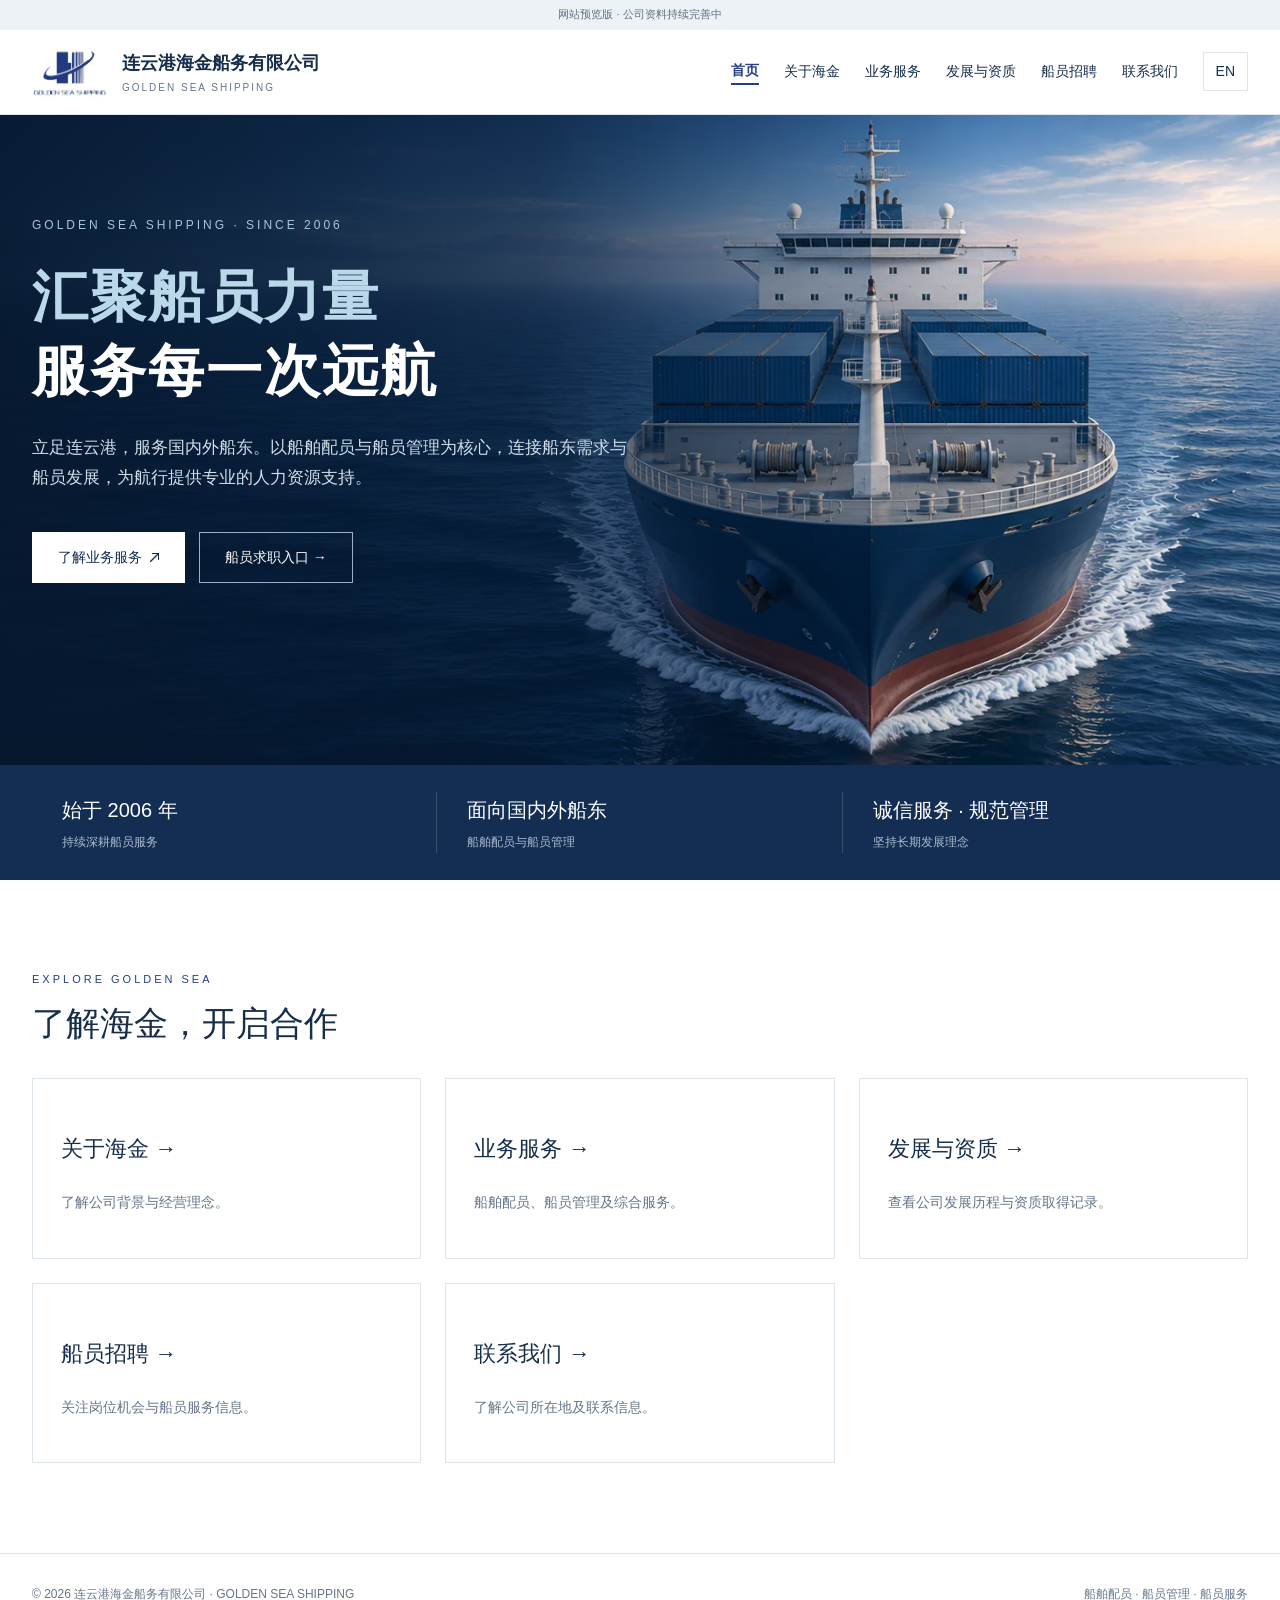
==== index.html @ cd4720f1 "Add files via upload" ====
<!doctype html>
<html lang="zh-CN"><head><meta charset="utf-8"><meta name="viewport" content="width=device-width,initial-scale=1"><meta name="description" content="连云港海金船务有限公司，成立于2006年，提供船舶配员、船员管理、培训报名代理与证书办理相关服务。"><title>首页 | 连云港海金船务有限公司</title><link rel="stylesheet" href="assets/site.css"></head><body>
<div class="draft" data-en="Preview edition · Company materials are being completed">网站预览版 · 公司资料持续完善中</div>
<header><div class="nav"><a href="index.html" class="brand"><img src="assets/logo.jpg" alt="GOLDEN SEA SHIPPING 公司标志"><div><strong data-en="连云港海金船务有限公司">连云港海金船务有限公司</strong><small>GOLDEN SEA SHIPPING</small></div></a><nav aria-label="Main navigation"><a href="index.html" aria-current="page" data-en="Home">首页</a><a href="about.html" data-en="About">关于海金</a><a href="services.html" data-en="Services">业务服务</a><a href="credentials.html" data-en="Milestones">发展与资质</a><a href="careers.html" data-en="Careers">船员招聘</a><a href="contact.html" data-en="Contact">联系我们</a><button id="lang" aria-label="Switch to English">EN</button></nav></div></header>
<main><div class="hero" id="home"><img class="hero-photo" src="assets/haijin-bow-hero.webp" alt="" width="2117" height="743" fetchpriority="high"><div class="hero-inner"><p class="eyebrow">GOLDEN SEA SHIPPING · SINCE 2006</p><h1><span data-en="Connecting crews.">汇聚船员力量</span><b style="font-weight:inherit" data-en="Supporting every voyage.">服务每一次远航</b></h1><p class="lead" data-en="Based in Lianyungang, we support domestic and international shipowners with vessel crewing and crew management, and help seafarers access professional services.">立足连云港，服务国内外船东。以船舶配员与船员管理为核心，连接船东需求与船员发展，为航行提供专业的人力资源支持。</p><div class="actions"><a class="btn primary service-cta" href="services.html"><span data-en="Explore our services">了解业务服务</span><span class="service-cta-arrow" aria-hidden="true"></span></a><a class="btn" href="careers.html" data-en="Seafarer opportunities →">船员求职入口 →</a></div></div></div>
<div class="strip"><div class="strip-inner"><div><strong data-en="Established in 2006">始于 2006 年</strong><small data-en="Dedicated to seafarer services">持续深耕船员服务</small></div><div><strong data-en="Domestic & international">面向国内外船东</strong><small data-en="Vessel crewing & crew management">船舶配员与船员管理</small></div><div><strong data-en="Integrity & professionalism">诚信服务 · 规范管理</strong><small data-en="A commitment to sustainable development">坚持长期发展理念</small></div></div></div>
<section><div class="wrap"><div class="kicker">EXPLORE GOLDEN SEA</div><h2 data-en="Discover our company and services">了解海金，开启合作</h2><div class="overview" style="margin-top:30px"><a href="about.html"><h3 data-en="About us →">关于海金 →</h3><p data-en="Our background and business philosophy.">了解公司背景与经营理念。</p></a><a href="services.html"><h3 data-en="Our services →">业务服务 →</h3><p data-en="Crewing, crew management and seafarer services.">船舶配员、船员管理及综合服务。</p></a><a href="credentials.html"><h3 data-en="Our milestones →">发展与资质 →</h3><p data-en="Our development and qualification milestones.">查看公司发展历程与资质取得记录。</p></a><a href="careers.html"><h3 data-en="Seafarer careers →">船员招聘 →</h3><p data-en="Crew opportunities and professional support.">关注岗位机会与船员服务信息。</p></a><a href="contact.html"><h3 data-en="Contact us →">联系我们 →</h3><p data-en="Our location and contact information.">了解公司所在地及联系信息。</p></a></div></div></section></main><footer><div class="foot"><span>© <span id="year"></span> 连云港海金船务有限公司 · GOLDEN SEA SHIPPING</span><span data-en="Crewing · Crew management · Seafarer services">船舶配员 · 船员管理 · 船员服务</span></div></footer><script src="assets/site.js" defer data-title-zh="首页" data-title-en="Home"></script></body></html>
---- assets/site.css ----
:root{--navy:#132d53;--blue:#263f83;--ink:#172e4a;--muted:#66758a;--light:#f1f5f8;--line:#dce4ec}*{box-sizing:border-box}html{scroll-behavior:smooth;scroll-padding-top:100px}body{margin:0;font-family:Arial,"Microsoft YaHei",sans-serif;color:var(--ink);line-height:1.8}a{color:inherit;text-decoration:none}button{font:inherit;cursor:pointer}header{background:white;position:sticky;top:0;z-index:10;border-bottom:1px solid var(--line)}.nav{max-width:1280px;margin:auto;display:flex;align-items:center;justify-content:space-between;padding:15px 32px;gap:25px}.brand{display:flex;align-items:center;gap:14px}.brand img{width:76px;height:54px;object-fit:contain}.brand strong{display:block;font-size:18px}.brand small{display:block;letter-spacing:2px;font-size:10px;color:var(--muted)}nav{display:flex;align-items:center;gap:25px;font-size:14px}button{background:transparent;border:1px solid var(--line);padding:6px 12px;color:var(--navy)}.hero{position:relative;overflow:hidden;min-height:650px;background:linear-gradient(110deg,#0c2546 5%,#17395f 60%,#365a78);color:white}.hero:after{content:"";position:absolute;inset:0;background:linear-gradient(90deg,rgba(8,29,55,.6),transparent);pointer-events:none}.sea{position:absolute;inset:0;width:100%;height:100%;opacity:.65}.hero-inner{position:relative;z-index:1;max-width:1280px;margin:auto;padding:100px 32px 110px}.eyebrow{font-size:12px;letter-spacing:3px;text-transform:uppercase;color:#a5c7dd;margin:0 0 24px}h1{font-size:clamp(38px,4.4vw,64px);line-height:1.3;letter-spacing:2px;margin:0 0 26px;font-weight:600;max-width:850px}h1 span{display:block;color:#b9d8e9}.hero p.lead{max-width:610px;color:#d0deeb;font-size:17px}.actions{display:flex;gap:14px;flex-wrap:wrap;margin-top:38px}.btn{display:inline-block;padding:12px 25px;border:1px solid #9bafc5;font-size:14px}.btn.primary{background:white;color:var(--navy);border-color:white}.strip{background:var(--navy);color:white}.strip-inner{max-width:1216px;margin:auto;display:grid;grid-template-columns:repeat(3,1fr);padding:27px 0}.strip-inner>div{padding:0 30px;border-right:1px solid #36506e}.strip-inner>div:last-child{border:0}.strip strong{font-size:20px;font-weight:500}.strip small{display:block;color:#aebed1;font-size:12px;margin-top:4px}section{padding:90px 32px}.wrap{max-width:1216px;margin:auto}.section-top{display:flex;justify-content:space-between;gap:30px;align-items:end;margin-bottom:40px}.kicker{font-size:11px;letter-spacing:3px;color:var(--blue);margin-bottom:10px}h2{font-size:34px;line-height:1.4;margin:0;font-weight:500}h3{font-size:22px;font-weight:500}.muted{color:var(--muted)}.section-top p{max-width:430px;margin:0;color:var(--muted)}.services{display:grid;grid-template-columns:repeat(3,1fr);gap:22px}.card{padding:32px;background:var(--light);border-top:3px solid var(--blue)}.num{font-size:13px;color:var(--blue);letter-spacing:2px}.card p{color:var(--muted);font-size:14px}.card ul{padding-left:18px;font-size:14px}.about{background:var(--light)}.about-grid{display:grid;grid-template-columns:1fr 1.3fr;gap:75px}.about-mark{background:white;min-height:300px;display:flex;align-items:center;justify-content:center;padding:35px;border:1px solid var(--line)}.about-mark img{width:100%;max-width:350px}.about-copy p{color:var(--muted);font-size:15px}.motto{border-left:3px solid var(--blue);padding-left:22px;margin-top:25px;font-size:19px}.timeline{display:grid;grid-template-columns:repeat(4,1fr);gap:30px;border-top:1px solid var(--line);padding-top:30px}.year{font-size:30px;color:var(--blue)}.timeline h3{font-size:17px;margin:12px 0}.timeline p{font-size:13px;color:var(--muted)}.note{font-size:12px;color:var(--muted);margin-top:30px}.partners{border-top:1px solid var(--line);margin-top:55px;padding-top:28px}.partner-list{display:flex;gap:12px 30px;flex-wrap:wrap;color:var(--muted);font-size:14px}.recruit{background:var(--navy);color:white}.recruit .kicker{color:#9dbbd5}.recruit-grid{display:grid;grid-template-columns:1fr 1fr;gap:70px}.recruit p{color:#c0cddd}.recruit-panel{padding:30px;border:1px solid #45617e}.recruit-panel h3{margin:0 0 10px}.recruit-panel p{font-size:14px}.status{font-size:12px;color:#b7cedd;display:inline-block;border:1px solid #49647f;padding:3px 12px;margin-bottom:18px}.contact-grid{display:grid;grid-template-columns:1.2fr 1fr;gap:80px}.contact-line{display:flex;justify-content:space-between;border-bottom:1px solid var(--line);padding:16px 0;gap:20px;font-size:14px}.contact-line span:last-child{color:var(--muted)}footer{border-top:1px solid var(--line);padding:30px 32px;font-size:12px;color:var(--muted)}.foot{max-width:1216px;margin:auto;display:flex;justify-content:space-between;gap:20px}.draft{background:#edf2f7;color:#5c7086;text-align:center;font-size:11px;padding:5px 20px}a:focus-visible,button:focus-visible{outline:3px solid #63a5d7;outline-offset:5px}@media(max-width:850px){.nav{flex-wrap:wrap;padding:12px 20px;gap:12px}nav{gap:18px;width:100%;overflow:auto;font-size:12px;white-space:nowrap}.brand strong{font-size:16px}.hero-inner{padding:75px 24px 90px}.hero{min-height:570px}.services,.timeline{grid-template-columns:1fr 1fr}.about-grid,.recruit-grid,.contact-grid{grid-template-columns:1fr;gap:35px}.section-top{display:block}.section-top p{margin-top:20px}.strip-inner{padding:20px 0}.strip-inner>div{padding:0 15px}.strip strong{font-size:16px}section{padding:60px 24px}.foot{display:block}}@media(max-width:520px){.services,.timeline{grid-template-columns:1fr}.strip strong{font-size:13px}.strip small{font-size:10px}.brand img{width:58px}.hero h1{font-size:36px}h2{font-size:28px}}@media(prefers-reduced-motion:reduce){html{scroll-behavior:auto}}

nav a[aria-current="page"]{color:var(--blue);font-weight:bold;border-bottom:2px solid var(--blue)}.page-banner{background:var(--navy);color:white;padding:52px 32px}.page-banner h1{font-size:38px;margin:12px 0}.breadcrumb{font-size:13px;color:#bfd0df}.page-next{padding:25px 32px;background:var(--light)}.page-next .wrap{display:flex;gap:25px;flex-wrap:wrap}.overview{display:grid;grid-template-columns:repeat(3,1fr);gap:24px}.overview a{border:1px solid var(--line);padding:28px;display:block}.overview a:hover{background:var(--light)}.overview p{color:var(--muted);font-size:14px}@media(max-width:850px){.nav{flex-wrap:wrap}nav{width:100%;overflow:auto;white-space:nowrap}.overview{grid-template-columns:1fr}}
/* Home banner image. */
.hero-photo {
    position: absolute;
    inset: 0;
    width: 100%;
    height: 100%;
    object-fit: cover;
    object-position: right center;
}
.hero:after {
    background: linear-gradient(90deg, rgba(6, 23, 45, .91), rgba(6, 23, 45, .64) 42%, transparent 77%);
}
@media (max-width: 680px) {
    .hero-photo {
        height: 245px;
        object-position: 90% center;
    }
    .hero:after {
        background: linear-gradient(180deg, transparent 170px, #0c2546 245px);
    }
    .hero-inner {
        padding-top: 250px;
        padding-bottom: 68px;
    }
}

.service-cta {
    display: inline-flex;
    align-items: center;
    gap: .55em;
}
.service-cta-arrow {
    position: relative;
    width: .65em;
    height: .65em;
    flex: none;
    background: linear-gradient(135deg, transparent 44%, currentColor 45% 55%, transparent 56%);
}
.service-cta-arrow::after {
    position: absolute;
    top: 0;
    right: 0;
    width: .4em;
    height: .4em;
    border-top: 1px solid;
    border-right: 1px solid;
    content: "";
}
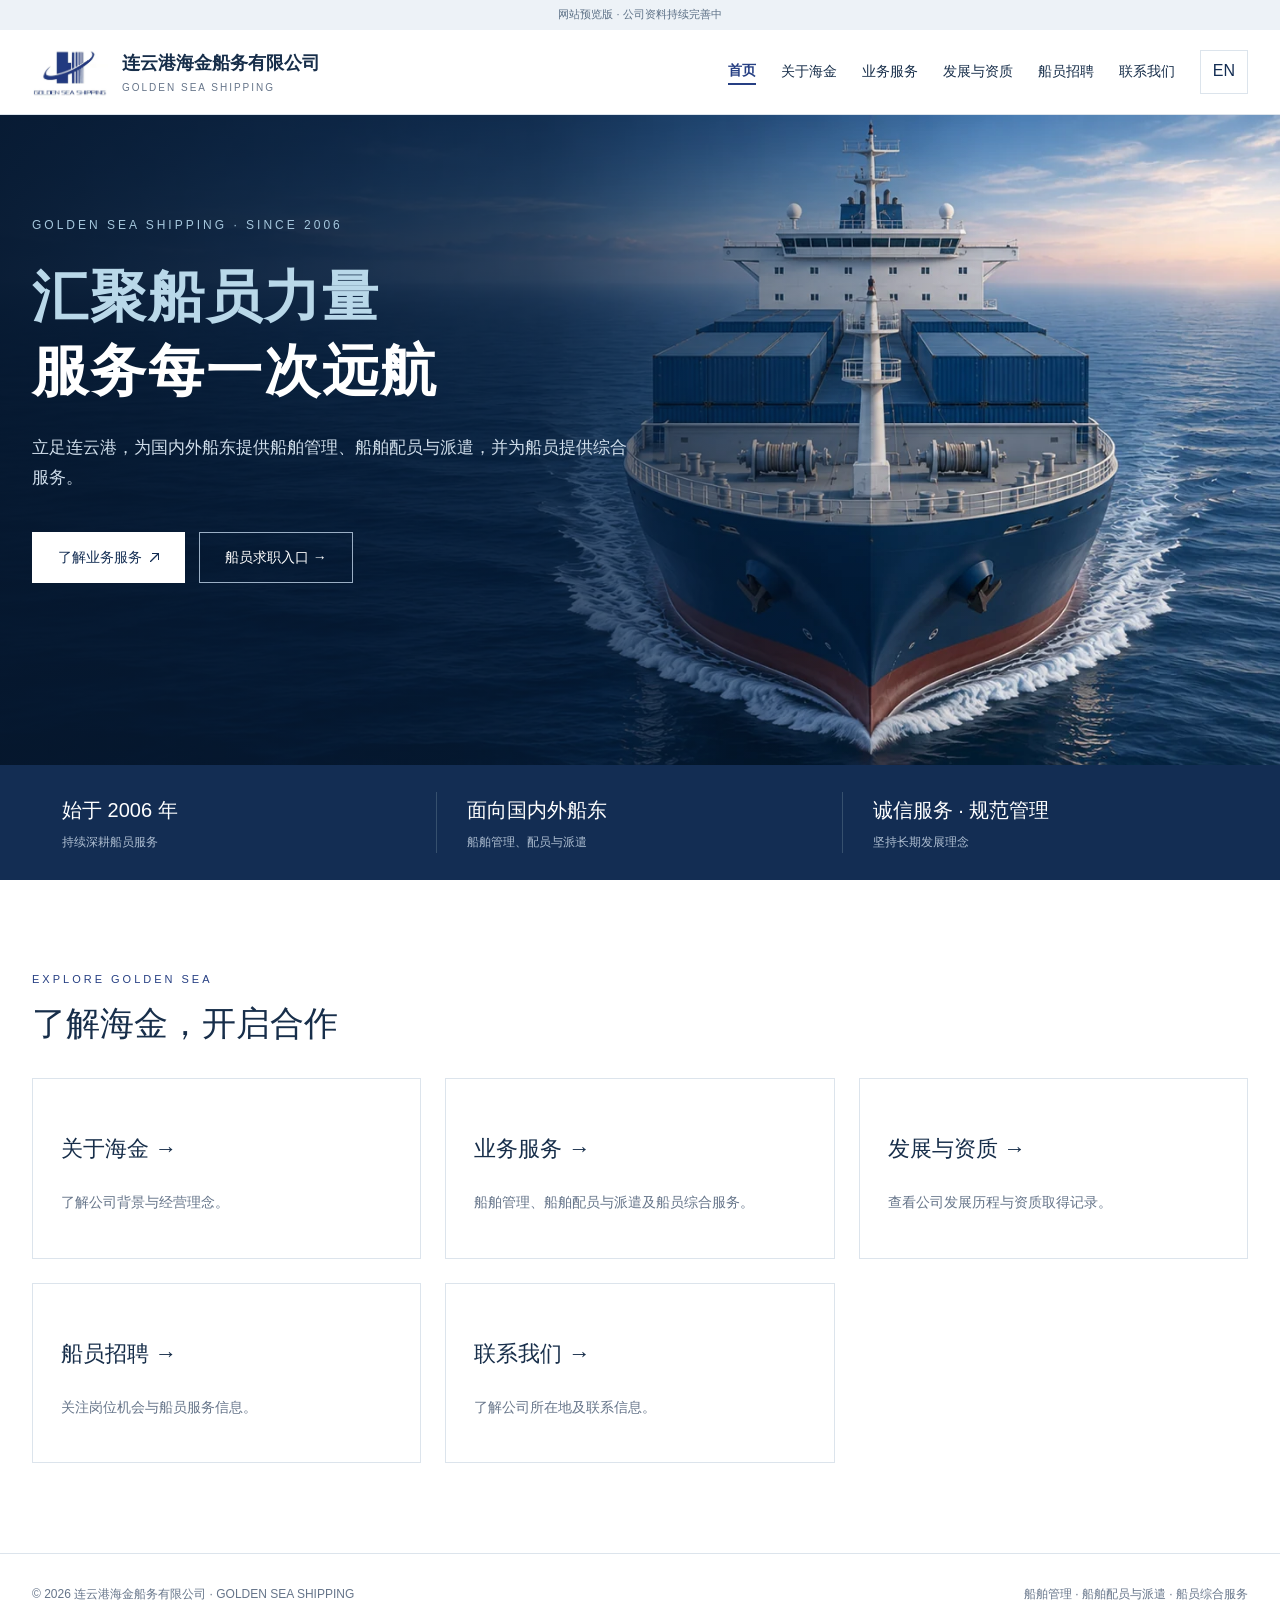
==== commit e4aaa064: "Update Haijin website preview" ====
--- a/index.html
+++ b/index.html
@@ -1,7 +1,7 @@
-<!doctype html>
-<html lang="zh-CN"><head><meta charset="utf-8"><meta name="viewport" content="width=device-width,initial-scale=1"><meta name="description" content="连云港海金船务有限公司，成立于2006年，提供船舶配员、船员管理、培训报名代理与证书办理相关服务。"><title>首页 | 连云港海金船务有限公司</title><link rel="stylesheet" href="assets/site.css"></head><body>
-<div class="draft" data-en="Preview edition · Company materials are being completed">网站预览版 · 公司资料持续完善中</div>
-<header><div class="nav"><a href="index.html" class="brand"><img src="assets/logo.jpg" alt="GOLDEN SEA SHIPPING 公司标志"><div><strong data-en="连云港海金船务有限公司">连云港海金船务有限公司</strong><small>GOLDEN SEA SHIPPING</small></div></a><nav aria-label="Main navigation"><a href="index.html" aria-current="page" data-en="Home">首页</a><a href="about.html" data-en="About">关于海金</a><a href="services.html" data-en="Services">业务服务</a><a href="credentials.html" data-en="Milestones">发展与资质</a><a href="careers.html" data-en="Careers">船员招聘</a><a href="contact.html" data-en="Contact">联系我们</a><button id="lang" aria-label="Switch to English">EN</button></nav></div></header>
-<main><div class="hero" id="home"><img class="hero-photo" src="assets/haijin-bow-hero.webp" alt="" width="2117" height="743" fetchpriority="high"><div class="hero-inner"><p class="eyebrow">GOLDEN SEA SHIPPING · SINCE 2006</p><h1><span data-en="Connecting crews.">汇聚船员力量</span><b style="font-weight:inherit" data-en="Supporting every voyage.">服务每一次远航</b></h1><p class="lead" data-en="Based in Lianyungang, we support domestic and international shipowners with vessel crewing and crew management, and help seafarers access professional services.">立足连云港，服务国内外船东。以船舶配员与船员管理为核心，连接船东需求与船员发展，为航行提供专业的人力资源支持。</p><div class="actions"><a class="btn primary service-cta" href="services.html"><span data-en="Explore our services">了解业务服务</span><span class="service-cta-arrow" aria-hidden="true"></span></a><a class="btn" href="careers.html" data-en="Seafarer opportunities →">船员求职入口 →</a></div></div></div>
-<div class="strip"><div class="strip-inner"><div><strong data-en="Established in 2006">始于 2006 年</strong><small data-en="Dedicated to seafarer services">持续深耕船员服务</small></div><div><strong data-en="Domestic & international">面向国内外船东</strong><small data-en="Vessel crewing & crew management">船舶配员与船员管理</small></div><div><strong data-en="Integrity & professionalism">诚信服务 · 规范管理</strong><small data-en="A commitment to sustainable development">坚持长期发展理念</small></div></div></div>
-<section><div class="wrap"><div class="kicker">EXPLORE GOLDEN SEA</div><h2 data-en="Discover our company and services">了解海金，开启合作</h2><div class="overview" style="margin-top:30px"><a href="about.html"><h3 data-en="About us →">关于海金 →</h3><p data-en="Our background and business philosophy.">了解公司背景与经营理念。</p></a><a href="services.html"><h3 data-en="Our services →">业务服务 →</h3><p data-en="Crewing, crew management and seafarer services.">船舶配员、船员管理及综合服务。</p></a><a href="credentials.html"><h3 data-en="Our milestones →">发展与资质 →</h3><p data-en="Our development and qualification milestones.">查看公司发展历程与资质取得记录。</p></a><a href="careers.html"><h3 data-en="Seafarer careers →">船员招聘 →</h3><p data-en="Crew opportunities and professional support.">关注岗位机会与船员服务信息。</p></a><a href="contact.html"><h3 data-en="Contact us →">联系我们 →</h3><p data-en="Our location and contact information.">了解公司所在地及联系信息。</p></a></div></div></section></main><footer><div class="foot"><span>© <span id="year"></span> 连云港海金船务有限公司 · GOLDEN SEA SHIPPING</span><span data-en="Crewing · Crew management · Seafarer services">船舶配员 · 船员管理 · 船员服务</span></div></footer><script src="assets/site.js" defer data-title-zh="首页" data-title-en="Home"></script></body></html>+<!doctype html>
+<html lang="zh-CN"><head><meta charset="utf-8"><meta name="viewport" content="width=device-width,initial-scale=1"><meta name="description" content="连云港海金船务有限公司，成立于2006年，提供船舶管理、船舶配员与派遣及船员综合服务。"><title>首页 | 连云港海金船务有限公司</title><link rel="stylesheet" href="assets/site.css"></head><body>
+<div class="draft" data-en="Preview edition · Company materials are being completed">网站预览版 · 公司资料持续完善中</div>
+<header><div class="nav"><a href="index.html" class="brand"><img src="assets/logo.jpg" alt="GOLDEN SEA SHIPPING 公司标志"><div><strong data-en="连云港海金船务有限公司">连云港海金船务有限公司</strong><small>GOLDEN SEA SHIPPING</small></div></a><nav aria-label="Main navigation"><a href="index.html" aria-current="page" data-en="Home">首页</a><a href="about.html" data-en="About">关于海金</a><a href="services.html" data-en="Services">业务服务</a><a href="credentials.html" data-en="Milestones">发展与资质</a><a href="careers.html" data-en="Careers">船员招聘</a><a href="contact.html" data-en="Contact">联系我们</a></nav><button id="lang" aria-label="Switch to English">EN</button></div></header>
+<main><div class="hero" id="home"><img class="hero-photo" src="assets/haijin-bow-hero.webp" alt="" width="2117" height="743" fetchpriority="high"><div class="hero-inner"><p class="eyebrow">GOLDEN SEA SHIPPING · SINCE 2006</p><h1><span data-en="Connecting crews.">汇聚船员力量</span><b style="font-weight:inherit" data-en="Supporting every voyage.">服务每一次远航</b></h1><p class="lead" data-en="Based in Lianyungang, we provide ship management, vessel crewing and dispatch for domestic and international shipowners, and support services for seafarers.">立足连云港，为国内外船东提供船舶管理、船舶配员与派遣，并为船员提供综合服务。</p><div class="actions"><a class="btn primary service-cta" href="services.html"><span data-en="Explore our services">了解业务服务</span><span class="service-cta-arrow" aria-hidden="true"></span></a><a class="btn" href="careers.html" data-en="Seafarer opportunities →">船员求职入口 →</a></div></div></div>
+<div class="strip"><div class="strip-inner"><div><strong data-en="Established in 2006">始于 2006 年</strong><small data-en="Dedicated to seafarer services">持续深耕船员服务</small></div><div><strong data-en="Domestic & international">面向国内外船东</strong><small data-en="Ship management, crewing and dispatch">船舶管理、配员与派遣</small></div><div><strong data-en="Integrity & professionalism">诚信服务 · 规范管理</strong><small data-en="A commitment to sustainable development">坚持长期发展理念</small></div></div></div>
+<section><div class="wrap"><div class="kicker">EXPLORE GOLDEN SEA</div><h2 data-en="Discover our company and services">了解海金，开启合作</h2><div class="overview" style="margin-top:30px"><a href="about.html"><h3 data-en="About us →">关于海金 →</h3><p data-en="Our background and business philosophy.">了解公司背景与经营理念。</p></a><a href="services.html"><h3 data-en="Our services →">业务服务 →</h3><p data-en="Ship management, crewing and dispatch, and seafarer support.">船舶管理、船舶配员与派遣及船员综合服务。</p></a><a href="credentials.html"><h3 data-en="Our milestones →">发展与资质 →</h3><p data-en="Our development and qualification milestones.">查看公司发展历程与资质取得记录。</p></a><a href="careers.html"><h3 data-en="Seafarer careers →">船员招聘 →</h3><p data-en="Crew opportunities and professional support.">关注岗位机会与船员服务信息。</p></a><a href="contact.html"><h3 data-en="Contact us →">联系我们 →</h3><p data-en="Our location and contact information.">了解公司所在地及联系信息。</p></a></div></div></section></main><footer><div class="foot"><span>© <span id="year"></span> 连云港海金船务有限公司 · GOLDEN SEA SHIPPING</span><span data-en="Ship management · Crewing and dispatch · Seafarer support">船舶管理 · 船舶配员与派遣 · 船员综合服务</span></div></footer><script src="assets/site.js" defer data-title-zh="首页" data-title-en="Home"></script></body></html>
--- a/assets/site.css
+++ b/assets/site.css
@@ -1,52 +1,230 @@
-
-:root{--navy:#132d53;--blue:#263f83;--ink:#172e4a;--muted:#66758a;--light:#f1f5f8;--line:#dce4ec}*{box-sizing:border-box}html{scroll-behavior:smooth;scroll-padding-top:100px}body{margin:0;font-family:Arial,"Microsoft YaHei",sans-serif;color:var(--ink);line-height:1.8}a{color:inherit;text-decoration:none}button{font:inherit;cursor:pointer}header{background:white;position:sticky;top:0;z-index:10;border-bottom:1px solid var(--line)}.nav{max-width:1280px;margin:auto;display:flex;align-items:center;justify-content:space-between;padding:15px 32px;gap:25px}.brand{display:flex;align-items:center;gap:14px}.brand img{width:76px;height:54px;object-fit:contain}.brand strong{display:block;font-size:18px}.brand small{display:block;letter-spacing:2px;font-size:10px;color:var(--muted)}nav{display:flex;align-items:center;gap:25px;font-size:14px}button{background:transparent;border:1px solid var(--line);padding:6px 12px;color:var(--navy)}.hero{position:relative;overflow:hidden;min-height:650px;background:linear-gradient(110deg,#0c2546 5%,#17395f 60%,#365a78);color:white}.hero:after{content:"";position:absolute;inset:0;background:linear-gradient(90deg,rgba(8,29,55,.6),transparent);pointer-events:none}.sea{position:absolute;inset:0;width:100%;height:100%;opacity:.65}.hero-inner{position:relative;z-index:1;max-width:1280px;margin:auto;padding:100px 32px 110px}.eyebrow{font-size:12px;letter-spacing:3px;text-transform:uppercase;color:#a5c7dd;margin:0 0 24px}h1{font-size:clamp(38px,4.4vw,64px);line-height:1.3;letter-spacing:2px;margin:0 0 26px;font-weight:600;max-width:850px}h1 span{display:block;color:#b9d8e9}.hero p.lead{max-width:610px;color:#d0deeb;font-size:17px}.actions{display:flex;gap:14px;flex-wrap:wrap;margin-top:38px}.btn{display:inline-block;padding:12px 25px;border:1px solid #9bafc5;font-size:14px}.btn.primary{background:white;color:var(--navy);border-color:white}.strip{background:var(--navy);color:white}.strip-inner{max-width:1216px;margin:auto;display:grid;grid-template-columns:repeat(3,1fr);padding:27px 0}.strip-inner>div{padding:0 30px;border-right:1px solid #36506e}.strip-inner>div:last-child{border:0}.strip strong{font-size:20px;font-weight:500}.strip small{display:block;color:#aebed1;font-size:12px;margin-top:4px}section{padding:90px 32px}.wrap{max-width:1216px;margin:auto}.section-top{display:flex;justify-content:space-between;gap:30px;align-items:end;margin-bottom:40px}.kicker{font-size:11px;letter-spacing:3px;color:var(--blue);margin-bottom:10px}h2{font-size:34px;line-height:1.4;margin:0;font-weight:500}h3{font-size:22px;font-weight:500}.muted{color:var(--muted)}.section-top p{max-width:430px;margin:0;color:var(--muted)}.services{display:grid;grid-template-columns:repeat(3,1fr);gap:22px}.card{padding:32px;background:var(--light);border-top:3px solid var(--blue)}.num{font-size:13px;color:var(--blue);letter-spacing:2px}.card p{color:var(--muted);font-size:14px}.card ul{padding-left:18px;font-size:14px}.about{background:var(--light)}.about-grid{display:grid;grid-template-columns:1fr 1.3fr;gap:75px}.about-mark{background:white;min-height:300px;display:flex;align-items:center;justify-content:center;padding:35px;border:1px solid var(--line)}.about-mark img{width:100%;max-width:350px}.about-copy p{color:var(--muted);font-size:15px}.motto{border-left:3px solid var(--blue);padding-left:22px;margin-top:25px;font-size:19px}.timeline{display:grid;grid-template-columns:repeat(4,1fr);gap:30px;border-top:1px solid var(--line);padding-top:30px}.year{font-size:30px;color:var(--blue)}.timeline h3{font-size:17px;margin:12px 0}.timeline p{font-size:13px;color:var(--muted)}.note{font-size:12px;color:var(--muted);margin-top:30px}.partners{border-top:1px solid var(--line);margin-top:55px;padding-top:28px}.partner-list{display:flex;gap:12px 30px;flex-wrap:wrap;color:var(--muted);font-size:14px}.recruit{background:var(--navy);color:white}.recruit .kicker{color:#9dbbd5}.recruit-grid{display:grid;grid-template-columns:1fr 1fr;gap:70px}.recruit p{color:#c0cddd}.recruit-panel{padding:30px;border:1px solid #45617e}.recruit-panel h3{margin:0 0 10px}.recruit-panel p{font-size:14px}.status{font-size:12px;color:#b7cedd;display:inline-block;border:1px solid #49647f;padding:3px 12px;margin-bottom:18px}.contact-grid{display:grid;grid-template-columns:1.2fr 1fr;gap:80px}.contact-line{display:flex;justify-content:space-between;border-bottom:1px solid var(--line);padding:16px 0;gap:20px;font-size:14px}.contact-line span:last-child{color:var(--muted)}footer{border-top:1px solid var(--line);padding:30px 32px;font-size:12px;color:var(--muted)}.foot{max-width:1216px;margin:auto;display:flex;justify-content:space-between;gap:20px}.draft{background:#edf2f7;color:#5c7086;text-align:center;font-size:11px;padding:5px 20px}a:focus-visible,button:focus-visible{outline:3px solid #63a5d7;outline-offset:5px}@media(max-width:850px){.nav{flex-wrap:wrap;padding:12px 20px;gap:12px}nav{gap:18px;width:100%;overflow:auto;font-size:12px;white-space:nowrap}.brand strong{font-size:16px}.hero-inner{padding:75px 24px 90px}.hero{min-height:570px}.services,.timeline{grid-template-columns:1fr 1fr}.about-grid,.recruit-grid,.contact-grid{grid-template-columns:1fr;gap:35px}.section-top{display:block}.section-top p{margin-top:20px}.strip-inner{padding:20px 0}.strip-inner>div{padding:0 15px}.strip strong{font-size:16px}section{padding:60px 24px}.foot{display:block}}@media(max-width:520px){.services,.timeline{grid-template-columns:1fr}.strip strong{font-size:13px}.strip small{font-size:10px}.brand img{width:58px}.hero h1{font-size:36px}h2{font-size:28px}}@media(prefers-reduced-motion:reduce){html{scroll-behavior:auto}}
-
-nav a[aria-current="page"]{color:var(--blue);font-weight:bold;border-bottom:2px solid var(--blue)}.page-banner{background:var(--navy);color:white;padding:52px 32px}.page-banner h1{font-size:38px;margin:12px 0}.breadcrumb{font-size:13px;color:#bfd0df}.page-next{padding:25px 32px;background:var(--light)}.page-next .wrap{display:flex;gap:25px;flex-wrap:wrap}.overview{display:grid;grid-template-columns:repeat(3,1fr);gap:24px}.overview a{border:1px solid var(--line);padding:28px;display:block}.overview a:hover{background:var(--light)}.overview p{color:var(--muted);font-size:14px}@media(max-width:850px){.nav{flex-wrap:wrap}nav{width:100%;overflow:auto;white-space:nowrap}.overview{grid-template-columns:1fr}}
-/* Home banner image. */
-.hero-photo {
-    position: absolute;
-    inset: 0;
-    width: 100%;
-    height: 100%;
-    object-fit: cover;
-    object-position: right center;
-}
-.hero:after {
-    background: linear-gradient(90deg, rgba(6, 23, 45, .91), rgba(6, 23, 45, .64) 42%, transparent 77%);
-}
-@media (max-width: 680px) {
-    .hero-photo {
-        height: 245px;
-        object-position: 90% center;
-    }
-    .hero:after {
-        background: linear-gradient(180deg, transparent 170px, #0c2546 245px);
-    }
-    .hero-inner {
-        padding-top: 250px;
-        padding-bottom: 68px;
-    }
-}
-
-.service-cta {
-    display: inline-flex;
-    align-items: center;
-    gap: .55em;
-}
-.service-cta-arrow {
-    position: relative;
-    width: .65em;
-    height: .65em;
-    flex: none;
-    background: linear-gradient(135deg, transparent 44%, currentColor 45% 55%, transparent 56%);
-}
-.service-cta-arrow::after {
-    position: absolute;
-    top: 0;
-    right: 0;
-    width: .4em;
-    height: .4em;
-    border-top: 1px solid;
-    border-right: 1px solid;
-    content: "";
-}
+
+:root{--navy:#132d53;--blue:#263f83;--ink:#172e4a;--muted:#66758a;--light:#f1f5f8;--line:#dce4ec}*{box-sizing:border-box}html{scroll-behavior:smooth;scroll-padding-top:100px}body{margin:0;font-family:Arial,"Microsoft YaHei",sans-serif;color:var(--ink);line-height:1.8}a{color:inherit;text-decoration:none}button{font:inherit;cursor:pointer}header{background:white;position:sticky;top:0;z-index:10;border-bottom:1px solid var(--line)}.nav{max-width:1280px;margin:auto;display:flex;align-items:center;justify-content:space-between;padding:15px 32px;gap:25px}.brand{display:flex;align-items:center;gap:14px}.brand img{width:76px;height:54px;object-fit:contain}.brand strong{display:block;font-size:18px}.brand small{display:block;letter-spacing:2px;font-size:10px;color:var(--muted)}nav{display:flex;align-items:center;gap:25px;font-size:14px}button{background:transparent;border:1px solid var(--line);padding:6px 12px;color:var(--navy)}.hero{position:relative;overflow:hidden;min-height:650px;background:linear-gradient(110deg,#0c2546 5%,#17395f 60%,#365a78);color:white}.hero:after{content:"";position:absolute;inset:0;background:linear-gradient(90deg,rgba(8,29,55,.6),transparent);pointer-events:none}.sea{position:absolute;inset:0;width:100%;height:100%;opacity:.65}.hero-inner{position:relative;z-index:1;max-width:1280px;margin:auto;padding:100px 32px 110px}.eyebrow{font-size:12px;letter-spacing:3px;text-transform:uppercase;color:#a5c7dd;margin:0 0 24px}h1{font-size:clamp(38px,4.4vw,64px);line-height:1.3;letter-spacing:2px;margin:0 0 26px;font-weight:600;max-width:850px}h1 span{display:block;color:#b9d8e9}.hero p.lead{max-width:610px;color:#d0deeb;font-size:17px}.actions{display:flex;gap:14px;flex-wrap:wrap;margin-top:38px}.btn{display:inline-block;padding:12px 25px;border:1px solid #9bafc5;font-size:14px}.btn.primary{background:white;color:var(--navy);border-color:white}.strip{background:var(--navy);color:white}.strip-inner{max-width:1216px;margin:auto;display:grid;grid-template-columns:repeat(3,1fr);padding:27px 0}.strip-inner>div{padding:0 30px;border-right:1px solid #36506e}.strip-inner>div:last-child{border:0}.strip strong{font-size:20px;font-weight:500}.strip small{display:block;color:#aebed1;font-size:12px;margin-top:4px}section{padding:90px 32px}.wrap{max-width:1216px;margin:auto}.section-top{display:flex;justify-content:space-between;gap:30px;align-items:end;margin-bottom:40px}.kicker{font-size:11px;letter-spacing:3px;color:var(--blue);margin-bottom:10px}h2{font-size:34px;line-height:1.4;margin:0;font-weight:500}h3{font-size:22px;font-weight:500}.muted{color:var(--muted)}.section-top p{max-width:430px;margin:0;color:var(--muted)}.services{display:grid;grid-template-columns:repeat(3,1fr);gap:22px}.card{padding:32px;background:var(--light);border-top:3px solid var(--blue)}.num{font-size:13px;color:var(--blue);letter-spacing:2px}.card p{color:var(--muted);font-size:14px}.card ul{padding-left:18px;font-size:14px}.about{background:var(--light)}.about-grid{display:grid;grid-template-columns:1fr 1.3fr;gap:75px}.about-mark{background:white;min-height:300px;display:flex;align-items:center;justify-content:center;padding:35px;border:1px solid var(--line)}.about-mark img{width:100%;max-width:350px}.about-copy p{color:var(--muted);font-size:15px}.motto{border-left:3px solid var(--blue);padding-left:22px;margin-top:25px;font-size:19px}.timeline{display:grid;grid-template-columns:repeat(4,1fr);gap:30px;border-top:1px solid var(--line);padding-top:30px}.year{font-size:30px;color:var(--blue)}.timeline h3{font-size:17px;margin:12px 0}.timeline p{font-size:13px;color:var(--muted)}.note{font-size:12px;color:var(--muted);margin-top:30px}.partners{border-top:1px solid var(--line);margin-top:55px;padding-top:28px}.partner-list{display:flex;gap:12px 30px;flex-wrap:wrap;color:var(--muted);font-size:14px}.recruit{background:var(--navy);color:white}.recruit .kicker{color:#9dbbd5}.recruit-grid{display:grid;grid-template-columns:1fr 1fr;gap:70px}.recruit p{color:#c0cddd}.recruit-panel{padding:30px;border:1px solid #45617e}.recruit-panel h3{margin:0 0 10px}.recruit-panel p{font-size:14px}.status{font-size:12px;color:#b7cedd;display:inline-block;border:1px solid #49647f;padding:3px 12px;margin-bottom:18px}.contact-grid{display:grid;grid-template-columns:1.2fr 1fr;gap:80px}.contact-line{display:flex;justify-content:space-between;border-bottom:1px solid var(--line);padding:16px 0;gap:20px;font-size:14px}.contact-line span:last-child{color:var(--muted)}footer{border-top:1px solid var(--line);padding:30px 32px;font-size:12px;color:var(--muted)}.foot{max-width:1216px;margin:auto;display:flex;justify-content:space-between;gap:20px}.draft{background:#edf2f7;color:#5c7086;text-align:center;font-size:11px;padding:5px 20px}a:focus-visible,button:focus-visible{outline:3px solid #63a5d7;outline-offset:5px}@media(max-width:850px){.nav{flex-wrap:wrap;padding:12px 20px;gap:12px}nav{gap:18px;width:100%;overflow:auto;font-size:12px;white-space:nowrap}.brand strong{font-size:16px}.hero-inner{padding:75px 24px 90px}.hero{min-height:570px}.services,.timeline{grid-template-columns:1fr 1fr}.about-grid,.recruit-grid,.contact-grid{grid-template-columns:1fr;gap:35px}.section-top{display:block}.section-top p{margin-top:20px}.strip-inner{padding:20px 0}.strip-inner>div{padding:0 15px}.strip strong{font-size:16px}section{padding:60px 24px}.foot{display:block}}@media(max-width:520px){.services,.timeline{grid-template-columns:1fr}.strip strong{font-size:13px}.strip small{font-size:10px}.brand img{width:58px}.hero h1{font-size:36px}h2{font-size:28px}}@media(prefers-reduced-motion:reduce){html{scroll-behavior:auto}}
+
+nav a[aria-current="page"]{color:var(--blue);font-weight:bold;border-bottom:2px solid var(--blue)}.page-banner{background:var(--navy);color:white;padding:52px 32px}.page-banner h1{font-size:38px;margin:12px 0}.breadcrumb{font-size:13px;color:#bfd0df}.page-next{padding:25px 32px;background:var(--light)}.page-next .wrap{display:flex;gap:25px;flex-wrap:wrap}.overview{display:grid;grid-template-columns:repeat(3,1fr);gap:24px}.overview a{border:1px solid var(--line);padding:28px;display:block}.overview a:hover{background:var(--light)}.overview p{color:var(--muted);font-size:14px}@media(max-width:850px){.nav{flex-wrap:wrap}nav{width:100%;overflow:auto;white-space:nowrap}.overview{grid-template-columns:1fr}}
+/* Home banner image. */
+.hero-photo {
+    position: absolute;
+    inset: 0;
+    width: 100%;
+    height: 100%;
+    object-fit: cover;
+    object-position: right center;
+}
+.hero:after {
+    background: linear-gradient(90deg, rgba(6, 23, 45, .91), rgba(6, 23, 45, .64) 42%, transparent 77%);
+}
+@media (max-width: 680px) {
+    .hero-photo {
+        height: 245px;
+        object-position: 90% center;
+    }
+    .hero:after {
+        background: linear-gradient(180deg, transparent 170px, #0c2546 245px);
+    }
+    .hero-inner {
+        padding-top: 250px;
+        padding-bottom: 68px;
+    }
+}
+
+.service-cta {
+    display: inline-flex;
+    align-items: center;
+    gap: .55em;
+}
+.service-cta-arrow {
+    position: relative;
+    width: .65em;
+    height: .65em;
+    flex: none;
+    background: linear-gradient(135deg, transparent 44%, currentColor 45% 55%, transparent 56%);
+}
+.service-cta-arrow::after {
+    position: absolute;
+    top: 0;
+    right: 0;
+    width: .4em;
+    height: .4em;
+    border-top: 1px solid;
+    border-right: 1px solid;
+    content: "";
+}
+
+.nav {
+    display: grid;
+    grid-template-columns: minmax(0, 1fr) auto auto;
+}
+
+#lang {
+    min-width: 44px;
+    min-height: 44px;
+    white-space: nowrap;
+}
+
+.certificate-section {
+    background: linear-gradient(155deg, #e6eef6, #f7f9fc 56%, #edf3f8);
+}
+
+.certificate-heading {
+    display: flex;
+    align-items: center;
+    gap: 14px;
+    margin-bottom: 24px;
+}
+
+.certificate-heading::before {
+    content: "";
+    width: 4px;
+    height: 1.65rem;
+    flex: none;
+    border-radius: 2px;
+    background: #2f6492;
+}
+
+.certificate-heading-secondary {
+    margin-top: 52px;
+    padding-top: 32px;
+    border-top: 1px solid #cedae6;
+}
+
+.certificate-heading-secondary h2 {
+    font-size: clamp(22px, 3vw, 28px);
+}
+
+.certificate-grid {
+    display: grid;
+    grid-template-columns: repeat(3, minmax(0, 1fr));
+    gap: 22px;
+}
+
+.certificate-card {
+    min-width: 0;
+    background: white;
+    border: 1px solid var(--line);
+    border-radius: 14px;
+    box-shadow: 0 10px 24px rgba(19, 45, 83, .07);
+}
+
+.certificate-image {
+    display: block;
+    height: 100%;
+    padding: 14px;
+    border-radius: inherit;
+}
+
+.certificate-image:hover,
+.certificate-image:focus-visible {
+    background: #f8fbfd;
+}
+
+.certificate-frame {
+    display: grid;
+    grid-template: minmax(0, 1fr) / minmax(0, 1fr);
+    place-items: center;
+    padding: 14px;
+    aspect-ratio: 3 / 2;
+    border-radius: 8px;
+    background: #e9eff5;
+}
+
+.certificate-grid-portrait .certificate-frame {
+    aspect-ratio: 5 / 4;
+}
+
+.certificate-image img {
+    width: auto;
+    height: auto;
+    max-width: 100%;
+    max-height: 100%;
+    min-height: 0;
+    object-fit: contain;
+    box-shadow: 0 2px 9px rgba(19, 45, 83, .14);
+}
+
+.certificate-copy {
+    padding: 14px 4px 4px;
+}
+
+.certificate-copy h3 {
+    margin: 0;
+    font-size: 17px;
+    font-weight: 600;
+    line-height: 1.5;
+}
+
+.certificate-card p {
+    margin: 6px 0 0;
+    color: var(--muted);
+    font-size: 13px;
+}
+
+.partners .partner-list {
+    display: grid;
+    grid-template-columns: repeat(auto-fit, minmax(min(100%, 240px), 1fr));
+    gap: 12px;
+    padding: 0;
+    list-style: none;
+}
+
+.partner-list li {
+    padding: 12px 15px;
+    border: 1px solid var(--line);
+    border-radius: 8px;
+    background: var(--light);
+    color: var(--ink);
+}
+
+@media (max-width: 950px) {
+    .nav {
+        grid-template-columns: minmax(0, 1fr) auto;
+        gap: 6px 12px;
+    }
+
+    .nav nav {
+        grid-area: 2 / 1 / 3 / -1;
+        display: grid;
+        grid-template-columns: repeat(6, minmax(0, 1fr));
+        gap: 4px 8px;
+        overflow: visible;
+        text-align: center;
+    }
+
+    .nav nav a {
+        display: grid;
+        place-items: center;
+        min-height: 44px;
+        white-space: normal;
+    }
+
+    #lang {
+        grid-area: 1 / 2;
+    }
+
+    .certificate-grid {
+        grid-template-columns: repeat(2, minmax(0, 1fr));
+    }
+}
+
+@media (max-width: 520px) {
+    .nav nav {
+        grid-template-columns: repeat(3, minmax(0, 1fr));
+    }
+
+    .brand img {
+        flex: none;
+    }
+
+    .strip-inner {
+        grid-template-columns: 1fr;
+    }
+
+    .strip-inner > div {
+        padding: 9px 24px;
+        border-right: 0;
+    }
+
+    .certificate-grid {
+        grid-template-columns: 1fr;
+    }
+}
